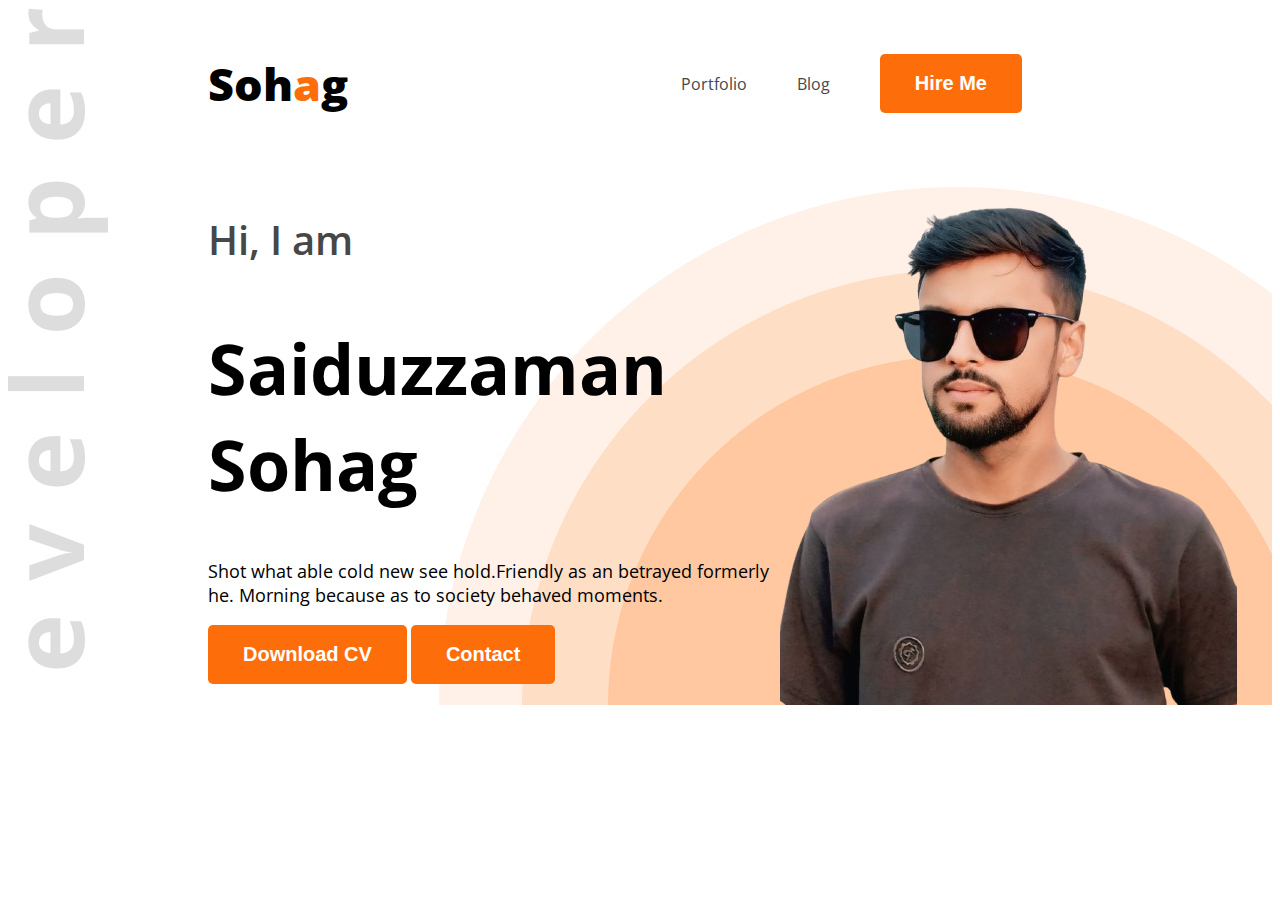
==== index.html @ ad4c2ec7 "added my changes" ====
<!DOCTYPE html>
<html lang="en">

<head>
    <meta charset="UTF-8">
    <meta name="viewport" content="width=device-width, initial-scale=1.0">
    <title>Web Developer Portfolio</title>
    <link rel="preconnect" href="https://fonts.googleapis.com">
    <link rel="preconnect" href="https://fonts.gstatic.com" crossorigin>
    <link href="https://fonts.googleapis.com/css2?family=Open+Sans:ital,wght@0,300..800;1,300..800&display=swap"
        rel="stylesheet">
    <link rel="stylesheet" href="styles/portfolio.css">
</head>

<body class="open-sans-normal ">
    <header class="header">
        <nav>
            <h3 class="nav-titel">Soh<span class="text-primary">a</span>g</h3>
            <ul>
                <li><a class="dark-2" href="">Portfolio</a></li>
                <li><a class="dark-2" href="">Blog</a></li>
                <li><a href=""><button class="btn-primary">Hire Me</button></a></li>
            </ul>
        </nav>
        <div class="banner">
         <div class="banner-content">
          <h4 class="banner-greetings dark-2">Hi, I  am</h4>  
          <h1 class="banner-titel">Saiduzzaman Sohag</h1>
          <p class="banner-description">Shot what able cold new see hold.Friendly as an betrayed formerly he. Morning because as to society behaved moments.</p>
          <button class="btn-primary">Download CV</button>
          <button class="btn-primary">Contact</button>


         </div> 
         <img class="banner-profile-pic" src="images/1727367041343__1_-removebg-preview.png" alt="">  
        </div>
    </header>
    <main>

    </main>
    <footer>

    </footer>
</body>

</html>
---- styles/portfolio.css ----
.open-sans-normal {
  font-family: "Open Sans", serif;
  font-optical-sizing: auto;
  font-style: normal;
  font-variation-settings:
    "wdth" 100;
}

/* shared style */
.text-primary{
    color: #FD6E0A;
}
.dark-2{
    color: #474747;
}

.btn-primary{
    background-color: #FD6E0A;
    font-weight: 700;
    color: white;
    padding: 18px 35px;
    border-radius: 5px;
    font-size: 20px;
    border: none;

}
/* Nav styles */
nav{
    display: flex;
    align-items: center;
    justify-content: space-between;
    margin: 0 200px;

}
.nav-titel{
    font-weight: 800;
    font-size: 45px;
}
nav ul{
    display: flex;
    align-items: center;
}
nav ul li{
    list-style: none;
    margin-right: 50px;
}
nav li a {
    text-decoration: none;
    text font-size: 20px;
}
/* header */
.header{
    background-image: url(../images/developer.png), url(../images/header_bg.png);
    background-repeat: no-repeat;
    background-position: top left, bottom right;
    
}   
/* banner styles */
.banner-content{
    max-width: 580px;
}
.banner{
    display: flex;
    justify-content: space-between;
    margin: 0 35px 0 200px;
}
.banner-greetings{
   font-size: 40px;
   font-weight: 600; 
}
.banner-titel{
    font-weight: bold;
    font-size: 70px;
}
.banner-description{
    font-size: 18px;
}
.banner-profile-pic{
    width: 580px;
}
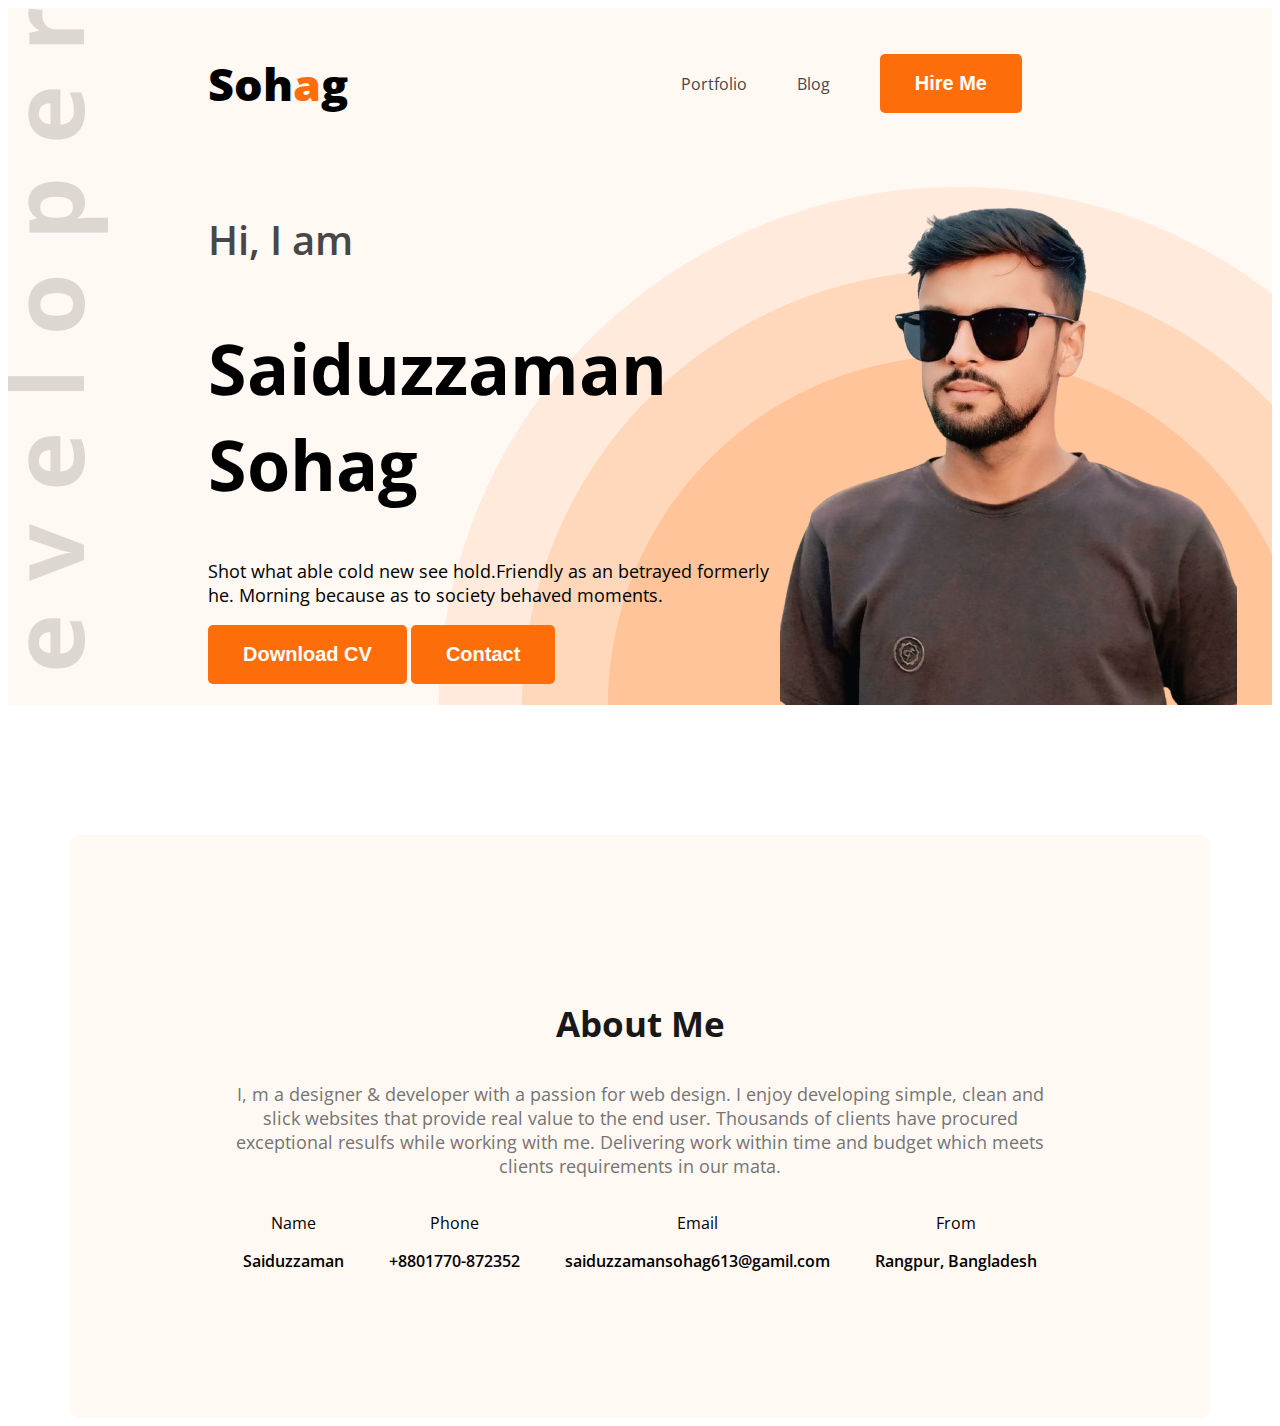
==== commit 59fad30f: "added changes" ====
--- a/index.html
+++ b/index.html
@@ -13,7 +13,7 @@
 </head>
 
 <body class="open-sans-normal ">
-    <header class="header">
+    <header class="header secondary-bg">
         <nav>
             <h3 class="nav-titel">Soh<span class="text-primary">a</span>g</h3>
             <ul>
@@ -36,7 +36,28 @@
         </div>
     </header>
     <main>
-
+        <section class="about secondary-bg">
+            <h3 class="section-titel">About Me</h3>
+            <p class="section-description">I, m a designer & developer with a passion for web design. I enjoy developing simple, clean and slick websites that provide real value to the end user. Thousands of clients have procured exceptional resulfs while working with me. Delivering work within time and budget which meets clients requirements in our mata.</p>
+            <div class="about-items">
+                <div class="about-item">
+                    <p class="item-titel">Name</p>
+                    <p class="item-description">Saiduzzaman</p>
+                </div>
+                <div class="about-item">
+                    <p class="item-titel">Phone</p>
+                    <p class="item-description">+8801770-872352</p>
+                </div>
+                <div class="about-item">
+                    <p class="item-titel">Email</p>
+                    <p class="item-description">saiduzzamansohag613@gamil.com</p>
+                </div>
+                <div class="about-item">
+                    <p class="item-titel">From</p>
+                    <p class="item-description">Rangpur, Bangladesh</p>
+                </div>
+            </div>
+        </section>
     </main>
     <footer>
 
--- a/styles/portfolio.css
+++ b/styles/portfolio.css
@@ -9,6 +9,9 @@
 }
 
 /* shared style */
+.secondary-bg{
+    background-color: #FFF8F3;
+}
 .text-primary{
     color: #FD6E0A;
 }
@@ -24,7 +27,15 @@
     border-radius: 5px;
     font-size: 20px;
     border: none;
-
+}
+.section-titel{
+   font-size: 35px;
+   font-weight: bold; 
+   color: #181818;
+}
+.section-description{
+    font-size: 18px;
+    color: #757575;
 }
 /* Nav styles */
 nav{
@@ -56,6 +67,7 @@
     background-repeat: no-repeat;
     background-position: top left, bottom right;
     
+    
 }   
 /* banner styles */
 .banner-content{
@@ -79,4 +91,23 @@
 }
 .banner-profile-pic{
     width: 580px;
+}
+/* main styles */
+main{
+    max-width: 1140px;
+    margin: 0 auto;
+}
+/* about style */
+.about{
+    border-radius: 10px;
+    padding: 130px 150px;
+    text-align: center;
+    margin-top: 130px;
+}
+.about-items{
+    display: flex;
+    justify-content: space-around;
+}
+.item-description{
+    font-weight: 600;
 }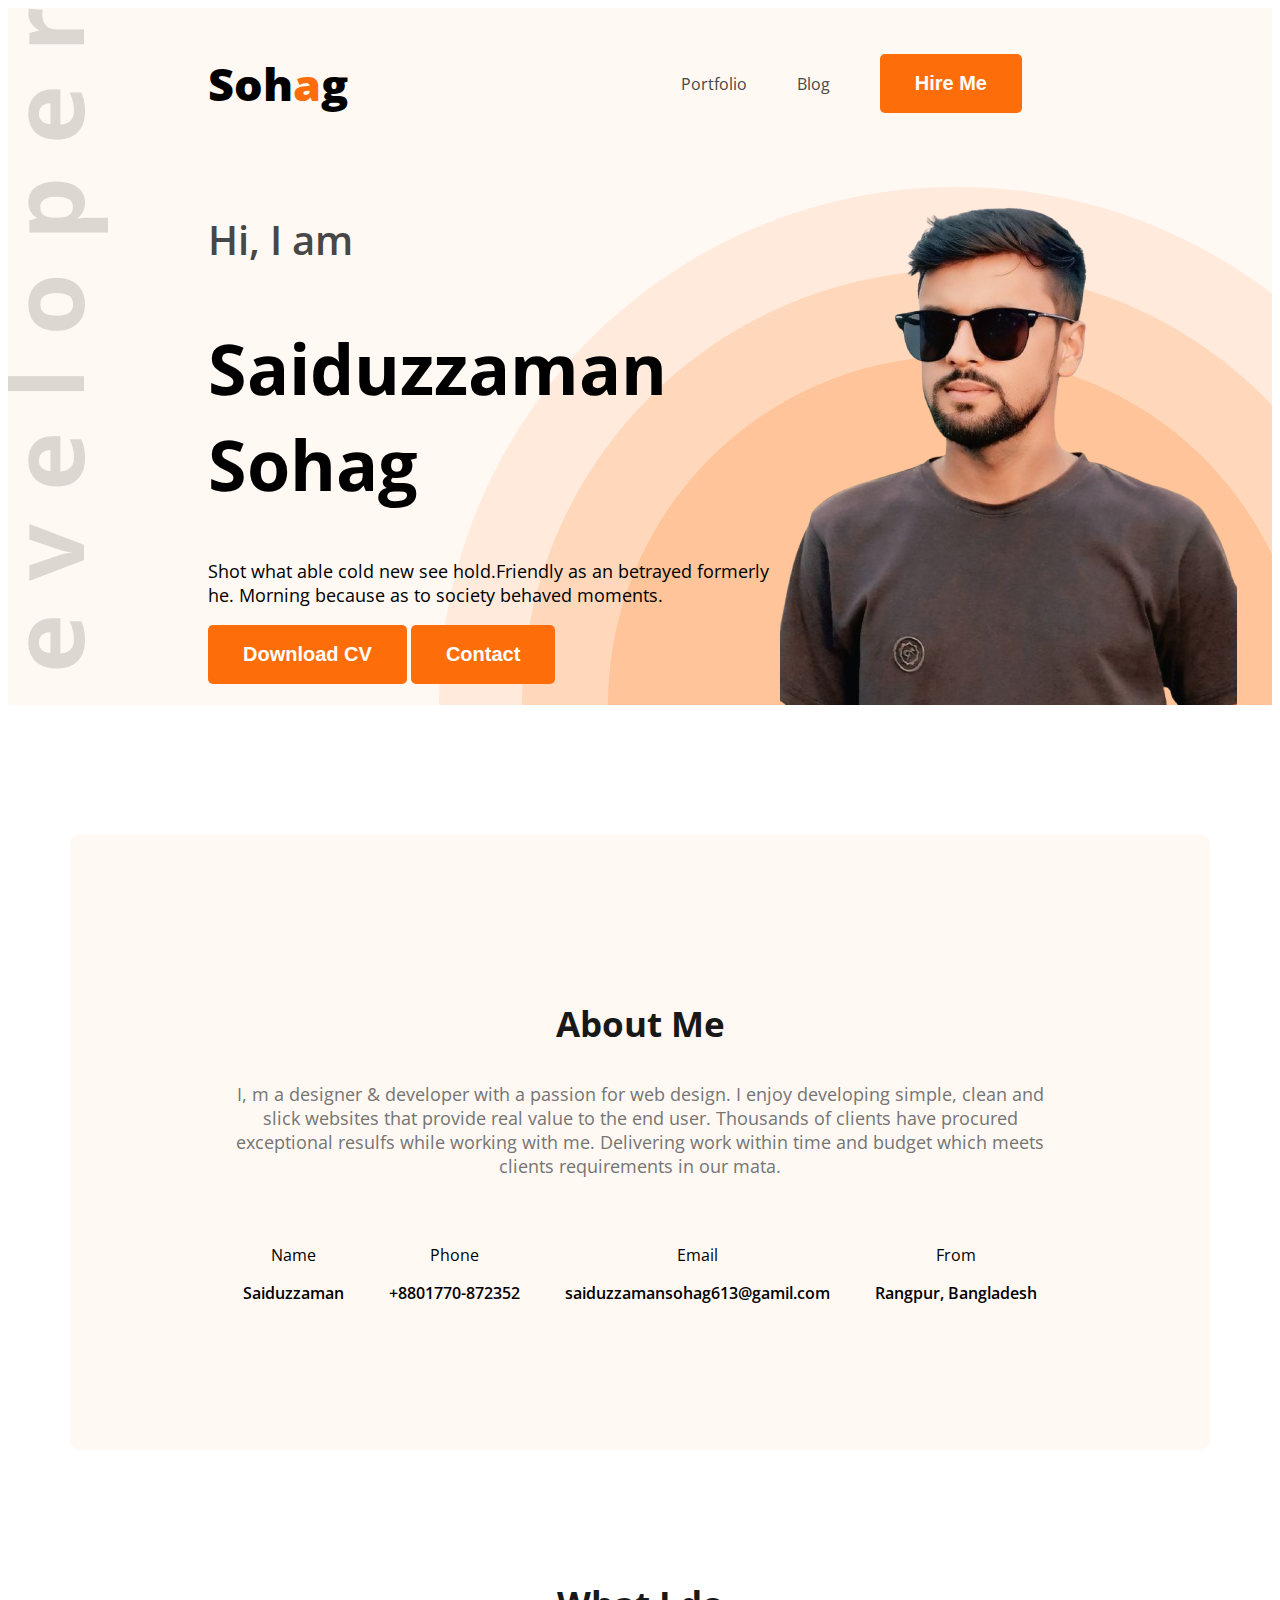
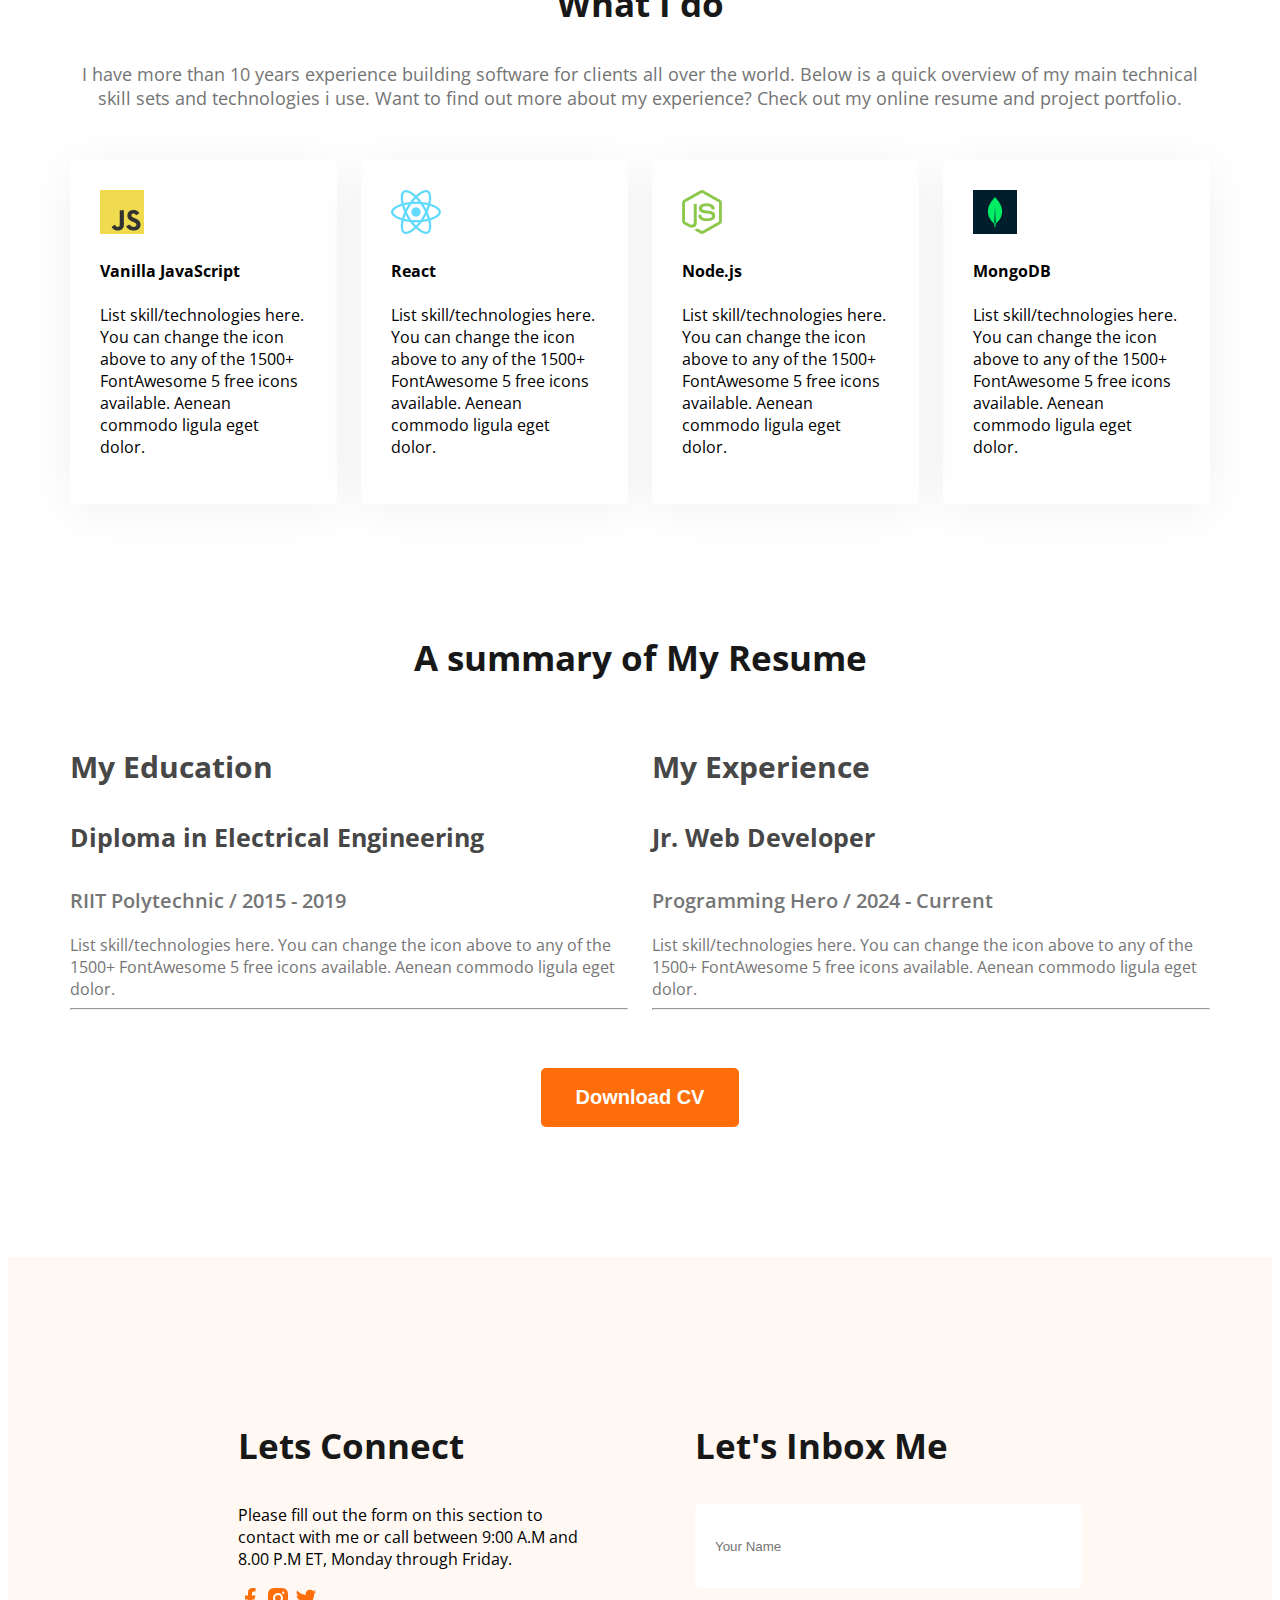
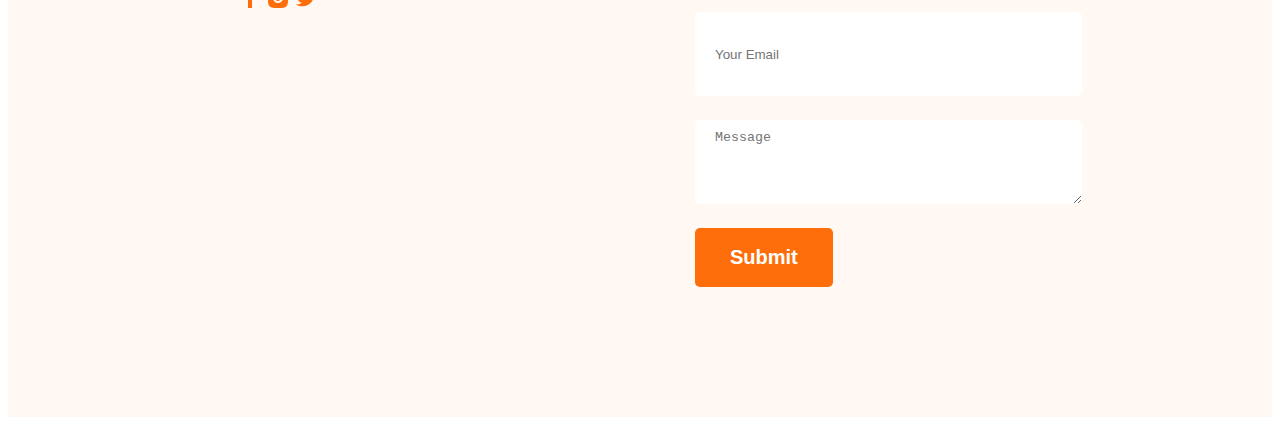
==== commit 7c88dc78: "Changes my order" ====
--- a/index.html
+++ b/index.html
@@ -58,9 +58,83 @@
                 </div>
             </div>
         </section>
+        <!-- what is do section start -->
+         <section class="skills">
+            <h3 class="section-titel text-center">What I do</h3>
+            <p class="section-description text-center">I have more than 10 years experience building software for clients all over the world. Below is a quick overview of my main technical skill sets and technologies i use. Want to find out more about my experience? Check out my online resume and project portfolio.</p>
+            <div class="skills-container">
+                 <div class="skill">
+                    <img src="images/icons/js.png" alt="">
+                    <h4 class="skill-titel">Vanilla JavaScript</h4>
+                    <p class="skill-description">List skill/technologies here. You can change the icon above to any of the 1500+ FontAwesome 5 free icons available. Aenean commodo ligula eget dolor.</p>
+
+                 </div>
+                 <div class="skill">
+                    <img src="images/icons/react.png" alt="">
+                    <h4 class="skill-titel">React</h4>
+                    <p class="skill-description">List skill/technologies here. You can change the icon above to any of the 1500+ FontAwesome 5 free icons available. Aenean commodo ligula eget dolor.</p>
+                 </div>
+                 <div class="skill">
+                    <img src="images/icons/nodejs.png" alt="">
+                    <h4 class="skill-titel">Node.js</h4>
+                    <p class="skill-description">List skill/technologies here. You can change the icon above to any of the 1500+ FontAwesome 5 free icons available. Aenean commodo ligula eget dolor.</p>
+                 </div>
+                 <div class="skill">
+                    <img src="images/icons/mongo.png" alt="">
+                    <h4 class="skill-titel">MongoDB</h4>
+                    <p class="skill-description">List skill/technologies here. You can change the icon above to any of the 1500+ FontAwesome 5 free icons available. Aenean commodo ligula eget dolor.</p>
+                 </div>
+            </div>
+         </section>
+         <section class="resume">
+            <h3 class="section-titel text-center">A summary of My Resume</h3>
+            <div class="resume-container">
+                <div class="resume-column">
+                    <h3 class="rsume-column-titel dark-2">My Education</h3>
+                    <div class="experience">
+                        <h4 class="experience-titel dark-2">Diploma in Electrical Engineering</h4>
+                        <h5 class="experience-sub-titel">RIIT Polytechnic / 2015 - 2019</h5>
+                        <div class="experience-description">List skill/technologies here. You can change the icon above 
+                            to any of the 1500+ FontAwesome 5 free icons available. Aenean commodo ligula eget dolor.</div>
+                    </div>
+                    <hr>
+                </div>
+                <div class="resume-column">
+                    <h3 class="rsume-column-titel dark-2">My Experience</h3>
+                    <div class="experience">
+                        <h4 class="experience-titel dark-2">Jr. Web Developer</h4>
+                        <h5 class="experience-sub-titel">Programming Hero / 2024 - Current</h5>
+                        <div class="experience-description">List skill/technologies here. You can change the icon above 
+                            to any of the 1500+ FontAwesome 5 free icons available. Aenean commodo ligula eget dolor.</div>
+                    </div> 
+                    <hr>
+                    
+                </div>
+            </div>
+            <div class="text-center resume-download-cv">
+                <button class="btn-primary">Download CV</button>
+            </div>
+         </section>
     </main>
-    <footer>
-
+    <footer class="secondary-bg">
+        <div class="footer-column">
+            <h3 class="section-titel"> Lets Connect</h3>
+            <p>Please fill out the form on this section to contact with me or call between 9:00 A.M and 8.00 P.M ET, Monday through Friday.</p>
+            <div>
+                <a href="https://www.facebook.com/profile.php?id=100009428551806&mibextid=ZbWKwL"><img src="images/icons/facebook.png" alt=""></a>
+                <a href="https://l.facebook.com/l.php?u=https%3A%2F%2Fwww.instagram.com%2Fsaiduzzaman_sohag%3Ffbclid%3DIwZXh0bgNhZW0CMTAAAR1BqRsMylsbcJAg11A-L47MoOLHCveo-A9XoPVdpr5vBDa_LF4vc66qipE_aem_KifLsLprp-XpTDFjFRq-SQ&h=AT0xDP-zcTcESoDlq2-I9TFQuJcRfTRTAWQJEhFwZ8ebFregRgai50bXhWMDmdJoaIRQYkGgOnEmOnLydzFptuaWaZXEMu7gON5Jh-NPK0q1jSZ3aJONBoNdiHPRemQBg8yNlw"><img src="images/icons/insta.png" alt=""></a>
+                <a href=""><img src="images/icons/twitter.png" alt=""></a>
+            </div>
+        </div>
+        <div class="footer-column">
+            <h3 class="section-titel">Let's Inbox Me</h3>
+            <form action="">
+               <input type="text" name="" id="" placeholder="Your Name">
+                <input type="email" name="" id="" placeholder="Your Email">
+                <textarea name="" id="" cols="30" rows="20" placeholder="Message"></textarea>
+                <input class="btn-primary" type="submit" value="Submit">
+            </form>
+        </div>
     </footer>
 </body>
 
--- a/styles/portfolio.css
+++ b/styles/portfolio.css
@@ -36,6 +36,10 @@
 .section-description{
     font-size: 18px;
     color: #757575;
+    margin-bottom: 50px;
+}
+.text-center{
+    text-align: center;
 }
 /* Nav styles */
 nav{
@@ -97,12 +101,17 @@
     max-width: 1140px;
     margin: 0 auto;
 }
+
+main section{
+    margin-top: 130px;
+    margin-bottom: 130px;
+}
 /* about style */
 .about{
     border-radius: 10px;
     padding: 130px 150px;
     text-align: center;
-    margin-top: 130px;
+    
 }
 .about-items{
     display: flex;
@@ -110,4 +119,60 @@
 }
 .item-description{
     font-weight: 600;
+}
+/* skills section styles */
+.skills-container{
+    display: flex;
+    gap: 24px;
+}
+
+.skill{
+    padding: 30px;
+    border-radius: 5px;
+    box-shadow: 0px 6px 50px 0px rgba(0, 0, 0, 0.06);
+}
+/* resume section styles */
+
+.resume-container{
+    display: flex;
+    gap: 24px;
+}
+.experience-sub-titel{
+    font-size: 20px;
+    font-weight: 600;
+    margin-bottom: 20px;
+}
+.experience-description, .experience-sub-titel{
+    color: #757575;
+}
+.experience-titel{
+    font-size: 25px;
+    font-weight: bold;
+}
+.rsume-column-titel{
+    font-size: 30px;
+    font-weight: bold;
+}
+.resume-download-cv{
+    margin-top: 50px;
+}
+/* footer styles */
+footer{
+    padding: 130px 230px;
+    display: flex;
+    gap: 110px;
+}
+.footer-column{
+    width: 50%;
+}
+footer input[type="text"], footer input[type="email"], footer textarea{
+    height: 64px;
+    border-radius: 5px;
+    background-color: white;
+    display: block;
+    width: 100%;
+    padding: 10px 20px;
+    margin-bottom: 24px;
+    border: none;
+
 }